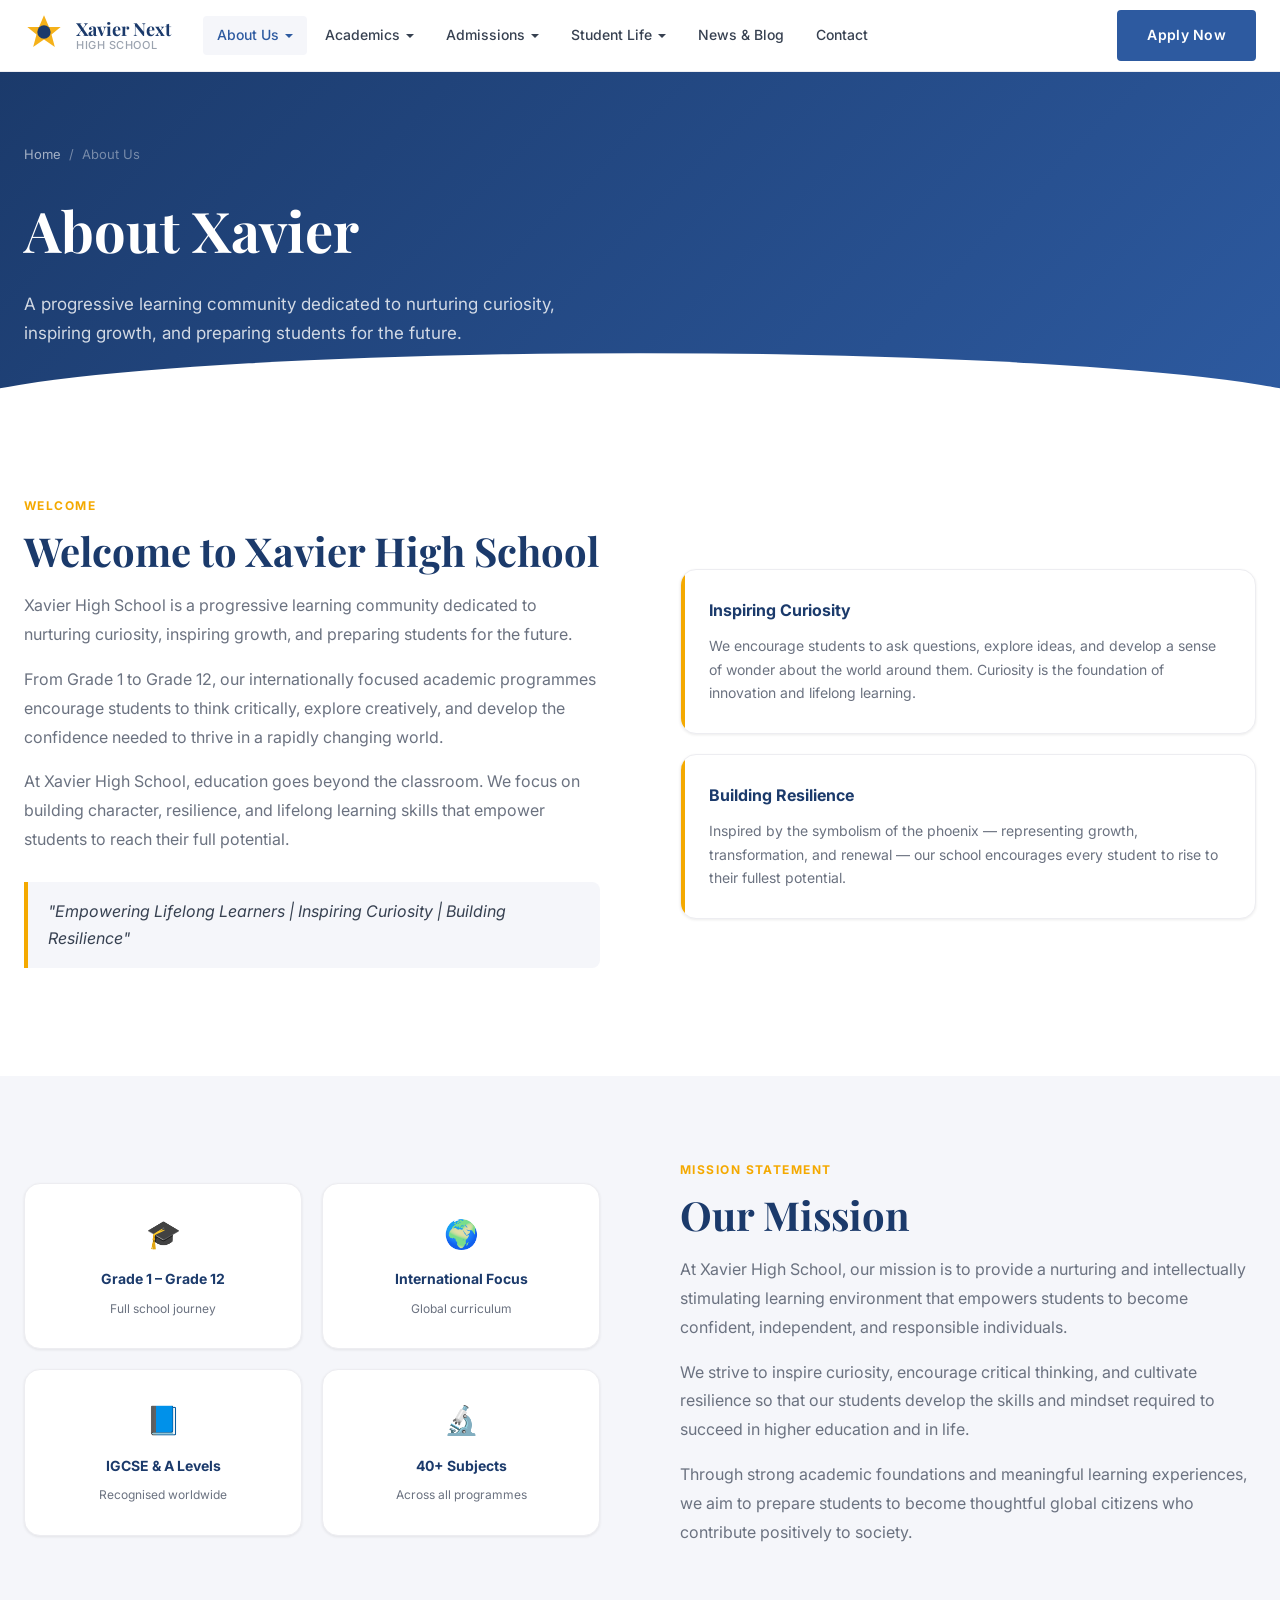
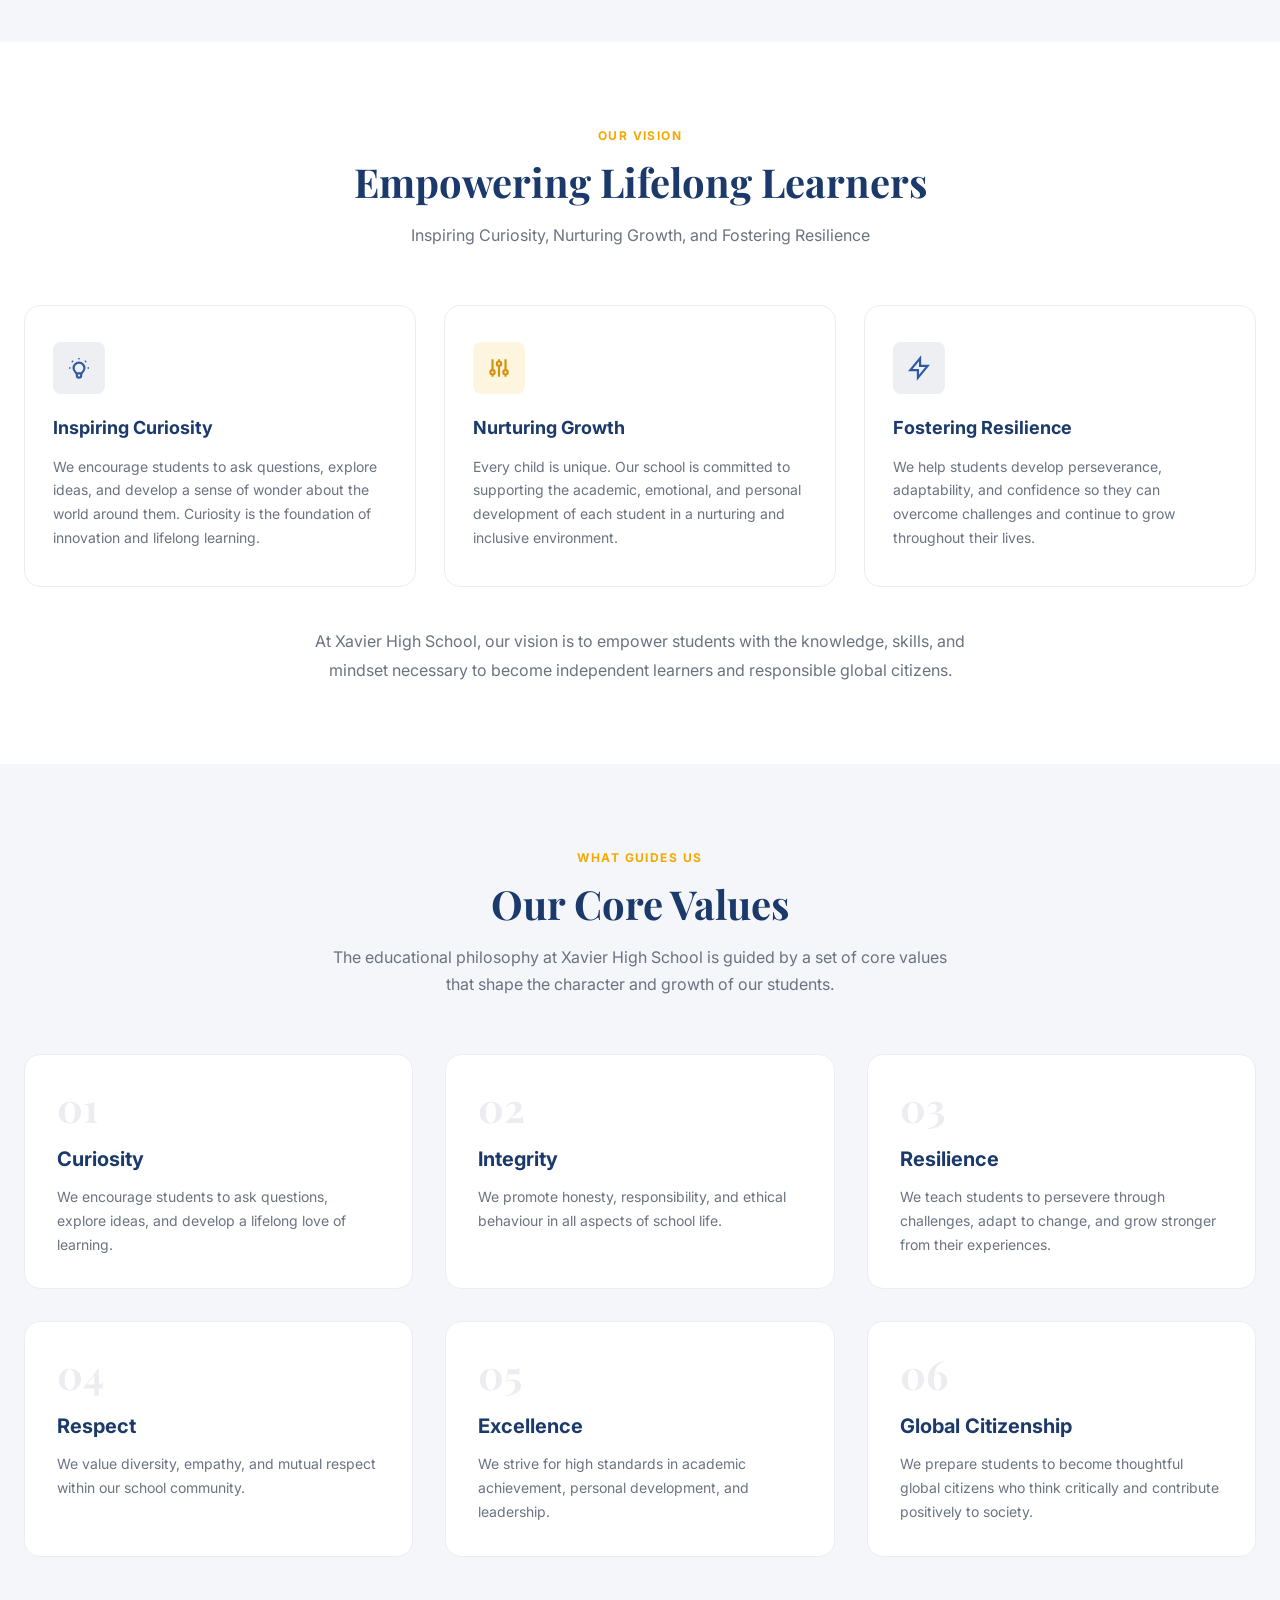
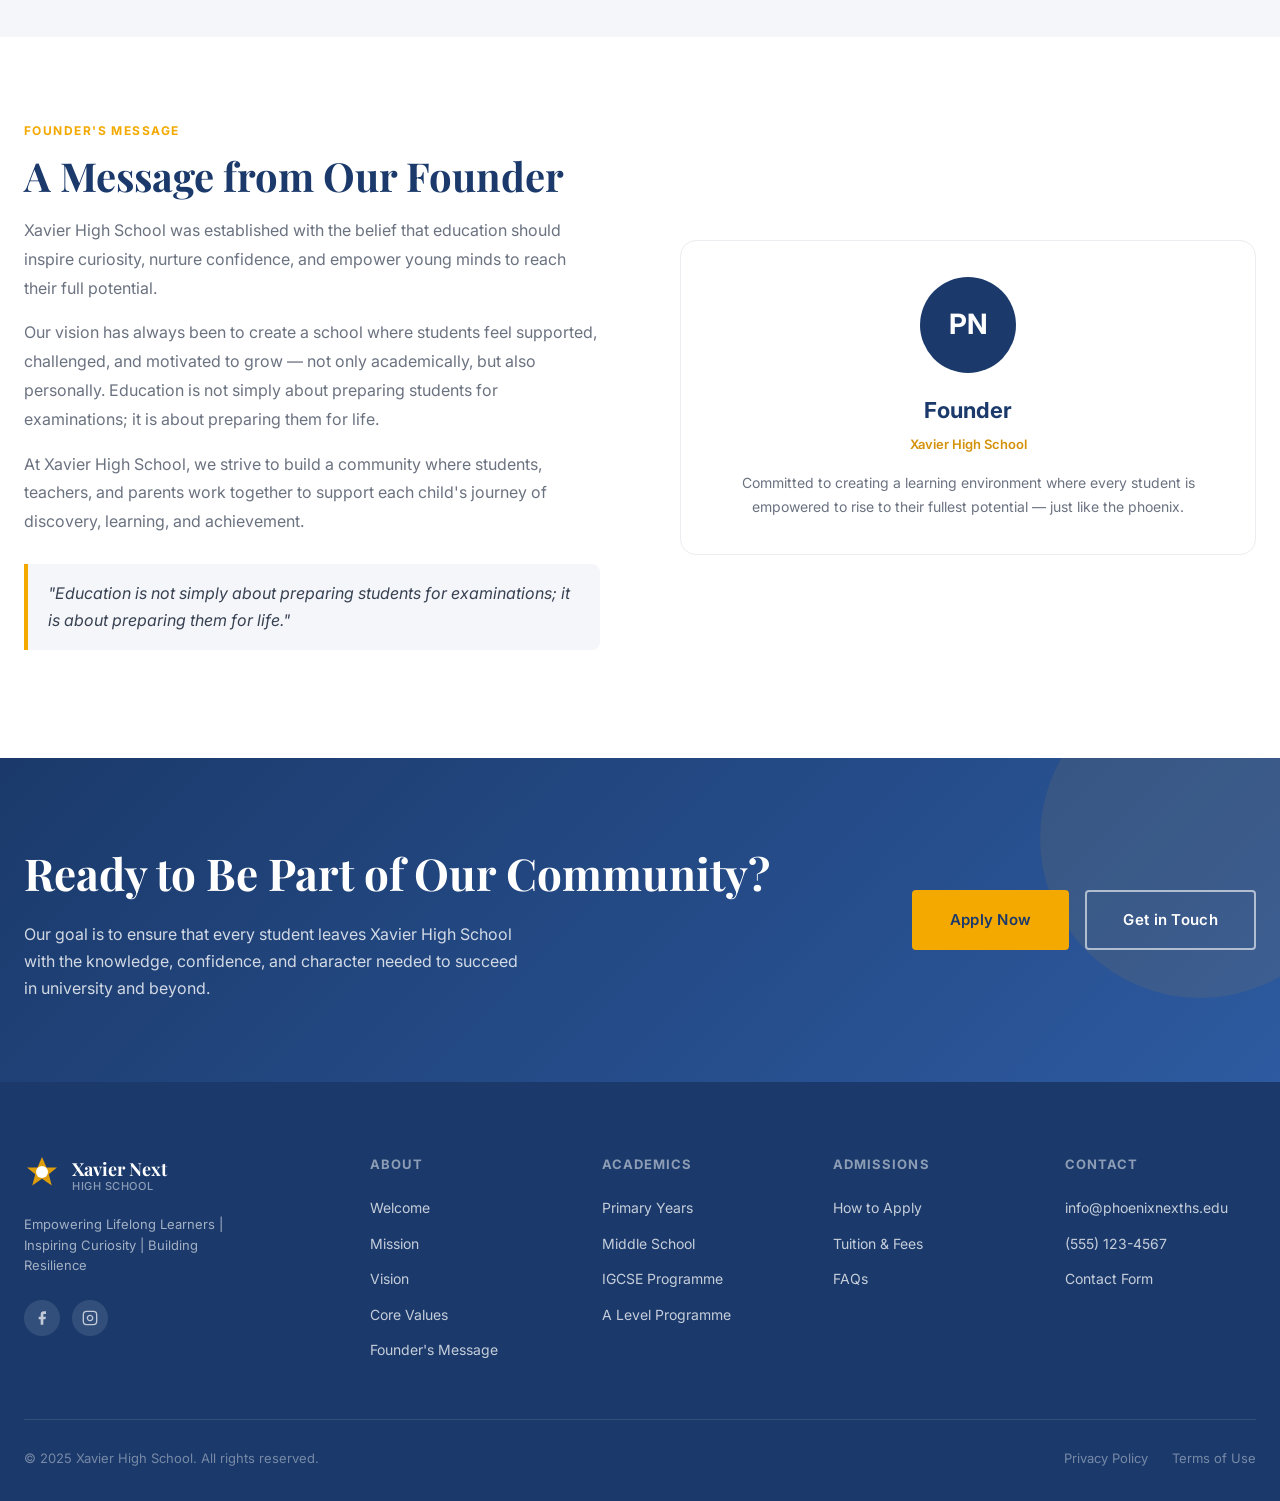
==== about.html @ 4bdc94f4 "Initial commit" ====
<!DOCTYPE html>
<html lang="en">
<head>
  <meta charset="UTF-8" />
  <meta name="viewport" content="width=device-width, initial-scale=1.0" />
  <title>About Us — Xavier High School</title>
  <link rel="stylesheet" href="css/style.css" />
  <link rel="stylesheet" href="css/inner.css" />
  <link rel="preconnect" href="https://fonts.googleapis.com" />
  <link href="https://fonts.googleapis.com/css2?family=Playfair+Display:wght@400;700&family=Inter:wght@300;400;500;600;700&display=swap" rel="stylesheet" />
</head>
<body>

  <header class="site-header" id="site-header">
    <div class="header-inner">
      <a href="index.html" class="logo">
        <div class="logo-icon"><svg viewBox="0 0 48 48" fill="none"><path d="M24 4 L30 18 L44 18 L33 27 L37 42 L24 33 L11 42 L15 27 L4 18 L18 18 Z" fill="#F4A900" opacity="0.9"/><circle cx="24" cy="24" r="8" fill="#1B3A6B"/></svg></div>
        <div class="logo-text"><span class="logo-name">Xavier Next</span><span class="logo-sub">High School</span></div>
      </a>
      <nav class="main-nav" id="main-nav">
        <ul class="nav-list">
          <li class="nav-item has-dropdown active"><a href="about.html">About Us</a>
            <ul class="dropdown">
              <li><a href="#welcome">Welcome</a></li>
              <li><a href="#mission">Mission Statement</a></li>
              <li><a href="#vision">Our Vision</a></li>
              <li><a href="#values">Core Values</a></li>
              <li><a href="#founder">Founder's Message</a></li>
            </ul>
          </li>
          <li class="nav-item has-dropdown"><a href="academics.html">Academics</a>
            <ul class="dropdown">
              <li><a href="academics.html#primary">Primary Years (Grades 1–4)</a></li>
              <li><a href="academics.html#middle">Middle School (Grades 5–8)</a></li>
              <li><a href="academics.html#igcse">IGCSE Programme (Grades 9–10)</a></li>
              <li><a href="academics.html#alevel">A Level Programme (Grades 11–12)</a></li>
            </ul>
          </li>
          <li class="nav-item has-dropdown"><a href="admissions.html">Admissions</a>
            <ul class="dropdown">
              <li><a href="admissions.html#how">How to Apply</a></li>
              <li><a href="admissions.html#tuition">Tuition &amp; Fees</a></li>
              <li><a href="admissions.html#faq">FAQs</a></li>
            </ul>
          </li>
          <li class="nav-item has-dropdown"><a href="student-life.html">Student Life</a>
            <ul class="dropdown">
              <li><a href="student-life.html#clubs">Clubs &amp; Activities</a></li>
            </ul>
          </li>
          <li class="nav-item"><a href="news.html">News &amp; Blog</a></li>
          <li class="nav-item"><a href="contact.html">Contact</a></li>
        </ul>
      </nav>
      <div class="header-cta"><a href="admissions.html" class="btn btn-primary">Apply Now</a></div>
      <button class="nav-toggle" id="nav-toggle"><span></span><span></span><span></span></button>
    </div>
  </header>

  <section class="page-hero" style="background: linear-gradient(135deg, #1B3A6B 0%, #2D5AA0 100%);">
    <div class="container">
      <div class="breadcrumb"><a href="index.html">Home</a><span>/</span><span>About Us</span></div>
      <h1 class="page-hero-title">About Xavier</h1>
      <p class="page-hero-desc">A progressive learning community dedicated to nurturing curiosity, inspiring growth, and preparing students for the future.</p>
    </div>
  </section>

  <main>

    <!-- WELCOME -->
    <section id="welcome" class="section-pad">
      <div class="container">
        <div class="two-col">
          <div class="two-col-text">
            <span class="section-tag">Welcome</span>
            <h2 class="section-title">Welcome to Xavier High School</h2>
            <p>Xavier High School is a progressive learning community dedicated to nurturing curiosity, inspiring growth, and preparing students for the future.</p>
            <p>From Grade 1 to Grade 12, our internationally focused academic programmes encourage students to think critically, explore creatively, and develop the confidence needed to thrive in a rapidly changing world.</p>
            <p>At Xavier High School, education goes beyond the classroom. We focus on building character, resilience, and lifelong learning skills that empower students to reach their full potential.</p>
            <blockquote class="pull-quote">
              "Empowering Lifelong Learners | Inspiring Curiosity | Building Resilience"
            </blockquote>
          </div>
          <div class="two-col-visual">
            <div class="vision-cards">
              <div class="vision-card">
                <h4>Inspiring Curiosity</h4>
                <p>We encourage students to ask questions, explore ideas, and develop a sense of wonder about the world around them. Curiosity is the foundation of innovation and lifelong learning.</p>
              </div>
              <div class="vision-card">
                <h4>Building Resilience</h4>
                <p>Inspired by the symbolism of the phoenix — representing growth, transformation, and renewal — our school encourages every student to rise to their fullest potential.</p>
              </div>
            </div>
          </div>
        </div>
      </div>
    </section>

    <!-- MISSION -->
    <section id="mission" class="section-pad bg-light">
      <div class="container">
        <div class="two-col two-col--reverse">
          <div class="two-col-text">
            <span class="section-tag">Mission Statement</span>
            <h2 class="section-title">Our Mission</h2>
            <p>At Xavier High School, our mission is to provide a nurturing and intellectually stimulating learning environment that empowers students to become confident, independent, and responsible individuals.</p>
            <p>We strive to inspire curiosity, encourage critical thinking, and cultivate resilience so that our students develop the skills and mindset required to succeed in higher education and in life.</p>
            <p>Through strong academic foundations and meaningful learning experiences, we aim to prepare students to become thoughtful global citizens who contribute positively to society.</p>
          </div>
          <div class="two-col-visual">
            <div class="accreditation-badges">
              <div class="acc-badge">
                <div class="acc-icon">🎓</div>
                <strong>Grade 1 – Grade 12</strong>
                <span>Full school journey</span>
              </div>
              <div class="acc-badge">
                <div class="acc-icon">🌍</div>
                <strong>International Focus</strong>
                <span>Global curriculum</span>
              </div>
              <div class="acc-badge">
                <div class="acc-icon">📘</div>
                <strong>IGCSE &amp; A Levels</strong>
                <span>Recognised worldwide</span>
              </div>
              <div class="acc-badge">
                <div class="acc-icon">🔬</div>
                <strong>40+ Subjects</strong>
                <span>Across all programmes</span>
              </div>
            </div>
          </div>
        </div>
      </div>
    </section>

    <!-- VISION -->
    <section id="vision" class="section-pad">
      <div class="container">
        <div class="section-header">
          <span class="section-tag">Our Vision</span>
          <h2 class="section-title">Empowering Lifelong Learners</h2>
          <p class="section-subtitle">Inspiring Curiosity, Nurturing Growth, and Fostering Resilience</p>
        </div>
        <div class="features-grid">
          <div class="feature-card">
            <div class="feature-icon feature-icon--blue">
              <svg viewBox="0 0 24 24" fill="none" stroke="currentColor" stroke-width="2"><path d="M9.663 17h4.673M12 3v1m6.364 1.636l-.707.707M21 12h-1M4 12H3m3.343-5.657l-.707-.707m2.828 9.9a5 5 0 117.072 0l-.548.547A3.374 3.374 0 0014 18.469V19a2 2 0 11-4 0v-.531c0-.895-.356-1.754-.988-2.386l-.548-.547z"/></svg>
            </div>
            <h3>Inspiring Curiosity</h3>
            <p>We encourage students to ask questions, explore ideas, and develop a sense of wonder about the world around them. Curiosity is the foundation of innovation and lifelong learning.</p>
          </div>
          <div class="feature-card">
            <div class="feature-icon feature-icon--gold">
              <svg viewBox="0 0 24 24" fill="none" stroke="currentColor" stroke-width="2"><path d="M12 6V4m0 2a2 2 0 100 4m0-4a2 2 0 110 4m-6 8a2 2 0 100-4m0 4a2 2 0 110-4m0 4v2m0-6V4m6 6v10m6-2a2 2 0 100-4m0 4a2 2 0 110-4m0 4v2m0-6V4"/></svg>
            </div>
            <h3>Nurturing Growth</h3>
            <p>Every child is unique. Our school is committed to supporting the academic, emotional, and personal development of each student in a nurturing and inclusive environment.</p>
          </div>
          <div class="feature-card">
            <div class="feature-icon feature-icon--blue">
              <svg viewBox="0 0 24 24" fill="none" stroke="currentColor" stroke-width="2"><path d="M13 10V3L4 14h7v7l9-11h-7z"/></svg>
            </div>
            <h3>Fostering Resilience</h3>
            <p>We help students develop perseverance, adaptability, and confidence so they can overcome challenges and continue to grow throughout their lives.</p>
          </div>
        </div>
        <p style="text-align:center; max-width: 700px; margin: 40px auto 0; font-size: 16px; color: var(--text-light); line-height: 1.8;">
          At Xavier High School, our vision is to empower students with the knowledge, skills, and mindset necessary to become independent learners and responsible global citizens.
        </p>
      </div>
    </section>

    <!-- CORE VALUES -->
    <section id="values" class="section-pad bg-light">
      <div class="container">
        <div class="section-header">
          <span class="section-tag">What Guides Us</span>
          <h2 class="section-title">Our Core Values</h2>
          <p class="section-subtitle">The educational philosophy at Xavier High School is guided by a set of core values that shape the character and growth of our students.</p>
        </div>
        <div class="values-grid">
          <div class="value-item">
            <div class="value-number">01</div>
            <h3>Curiosity</h3>
            <p>We encourage students to ask questions, explore ideas, and develop a lifelong love of learning.</p>
          </div>
          <div class="value-item">
            <div class="value-number">02</div>
            <h3>Integrity</h3>
            <p>We promote honesty, responsibility, and ethical behaviour in all aspects of school life.</p>
          </div>
          <div class="value-item">
            <div class="value-number">03</div>
            <h3>Resilience</h3>
            <p>We teach students to persevere through challenges, adapt to change, and grow stronger from their experiences.</p>
          </div>
          <div class="value-item">
            <div class="value-number">04</div>
            <h3>Respect</h3>
            <p>We value diversity, empathy, and mutual respect within our school community.</p>
          </div>
          <div class="value-item">
            <div class="value-number">05</div>
            <h3>Excellence</h3>
            <p>We strive for high standards in academic achievement, personal development, and leadership.</p>
          </div>
          <div class="value-item">
            <div class="value-number">06</div>
            <h3>Global Citizenship</h3>
            <p>We prepare students to become thoughtful global citizens who think critically and contribute positively to society.</p>
          </div>
        </div>
      </div>
    </section>

    <!-- FOUNDER'S MESSAGE -->
    <section id="founder" class="section-pad">
      <div class="container">
        <div class="two-col">
          <div class="two-col-text">
            <span class="section-tag">Founder's Message</span>
            <h2 class="section-title">A Message from Our Founder</h2>
            <p>Xavier High School was established with the belief that education should inspire curiosity, nurture confidence, and empower young minds to reach their full potential.</p>
            <p>Our vision has always been to create a school where students feel supported, challenged, and motivated to grow — not only academically, but also personally. Education is not simply about preparing students for examinations; it is about preparing them for life.</p>
            <p>At Xavier High School, we strive to build a community where students, teachers, and parents work together to support each child's journey of discovery, learning, and achievement.</p>
            <blockquote class="pull-quote">
              "Education is not simply about preparing students for examinations; it is about preparing them for life."
            </blockquote>
          </div>
          <div class="two-col-visual">
            <div class="team-card" style="text-align:center;">
              <div class="team-avatar" style="background:#1B3A6B; width:96px; height:96px; font-size:28px; margin: 0 auto 20px;">PN</div>
              <h3 style="font-size:22px; font-weight:700; color:var(--blue-dark); margin-bottom:6px;">Founder</h3>
              <span class="team-role">Xavier High School</span>
              <p style="margin-top:16px; font-size:14px; color:var(--text-light); line-height:1.7;">Committed to creating a learning environment where every student is empowered to rise to their fullest potential — just like the phoenix.</p>
            </div>
          </div>
        </div>
      </div>
    </section>

    <!-- CTA -->
    <section class="cta-section">
      <div class="container">
        <div class="cta-inner">
          <div class="cta-text">
            <h2>Ready to Be Part of Our Community?</h2>
            <p>Our goal is to ensure that every student leaves Xavier High School with the knowledge, confidence, and character needed to succeed in university and beyond.</p>
          </div>
          <div class="cta-actions">
            <a href="admissions.html" class="btn btn-gold btn-lg">Apply Now</a>
            <a href="contact.html" class="btn btn-outline-white btn-lg">Get in Touch</a>
          </div>
        </div>
      </div>
    </section>

  </main>

  <footer class="site-footer">
    <div class="container">
      <div class="footer-grid">
        <div class="footer-brand">
          <div class="footer-logo">
            <div class="logo-icon"><svg viewBox="0 0 48 48" fill="none"><path d="M24 4 L30 18 L44 18 L33 27 L37 42 L24 33 L11 42 L15 27 L4 18 L18 18 Z" fill="#F4A900" opacity="0.9"/><circle cx="24" cy="24" r="8" fill="white"/></svg></div>
            <div class="logo-text"><span class="logo-name">Xavier Next</span><span class="logo-sub">High School</span></div>
          </div>
          <p class="footer-tagline">Empowering Lifelong Learners | Inspiring Curiosity | Building Resilience</p>
          <div class="social-links">
            <a href="#" aria-label="Facebook"><svg viewBox="0 0 24 24" fill="currentColor"><path d="M18 2h-3a5 5 0 00-5 5v3H7v4h3v8h4v-8h3l1-4h-4V7a1 1 0 011-1h3z"/></svg></a>
            <a href="#" aria-label="Instagram"><svg viewBox="0 0 24 24" fill="none" stroke="currentColor" stroke-width="2"><rect x="2" y="2" width="20" height="20" rx="5"/><path d="M16 11.37A4 4 0 1112.63 8 4 4 0 0116 11.37z"/></svg></a>
          </div>
        </div>
        <div class="footer-col"><h4>About</h4><ul><li><a href="#welcome">Welcome</a></li><li><a href="#mission">Mission</a></li><li><a href="#vision">Vision</a></li><li><a href="#values">Core Values</a></li><li><a href="#founder">Founder's Message</a></li></ul></div>
        <div class="footer-col"><h4>Academics</h4><ul><li><a href="academics.html#primary">Primary Years</a></li><li><a href="academics.html#middle">Middle School</a></li><li><a href="academics.html#igcse">IGCSE Programme</a></li><li><a href="academics.html#alevel">A Level Programme</a></li></ul></div>
        <div class="footer-col"><h4>Admissions</h4><ul><li><a href="admissions.html#how">How to Apply</a></li><li><a href="admissions.html#tuition">Tuition &amp; Fees</a></li><li><a href="admissions.html#faq">FAQs</a></li></ul></div>
        <div class="footer-col"><h4>Contact</h4><ul><li><a href="mailto:info@phoenixnexths.edu">info@phoenixnexths.edu</a></li><li><a href="tel:+15551234567">(555) 123-4567</a></li><li><a href="contact.html">Contact Form</a></li></ul></div>
      </div>
      <div class="footer-bottom">
        <p>&copy; 2025 Xavier High School. All rights reserved.</p>
        <div class="footer-legal"><a href="#">Privacy Policy</a><a href="#">Terms of Use</a></div>
      </div>
    </div>
  </footer>

  <script src="js/main.js"></script>
</body>
</html>
---- css/style.css ----
/* ============================================================
   Xavier High School — Main Stylesheet
   ============================================================ */

/* ---------- CSS VARIABLES ---------- */
:root {
  --blue-dark:   #1B3A6B;
  --blue-mid:    #2D5AA0;
  --blue-light:  #4A78C4;
  --gold:        #F4A900;
  --gold-dark:   #D4920A;
  --white:       #FFFFFF;
  --off-white:   #F5F6FA;
  --light-gray:  #EDEDF1;
  --mid-gray:    #9BA3AF;
  --dark-gray:   #374151;
  --text:        #1F2937;
  --text-light:  #6B7280;

  --font-serif:  'Playfair Display', Georgia, serif;
  --font-sans:   'Inter', system-ui, -apple-system, sans-serif;

  --radius-sm:   4px;
  --radius-md:   8px;
  --radius-lg:   16px;

  --shadow-sm:   0 1px 3px rgba(0,0,0,0.08);
  --shadow-md:   0 4px 16px rgba(0,0,0,0.10);
  --shadow-lg:   0 12px 40px rgba(0,0,0,0.14);

  --transition:  0.25s ease;
  --max-w:       1280px;
  --header-h:    72px;
}

/* ---------- RESET & BASE ---------- */
*, *::before, *::after { box-sizing: border-box; margin: 0; padding: 0; }
html { scroll-behavior: smooth; font-size: 16px; }
body {
  font-family: var(--font-sans);
  color: var(--text);
  background: var(--white);
  line-height: 1.6;
  -webkit-font-smoothing: antialiased;
}
img { max-width: 100%; display: block; }
a { color: inherit; text-decoration: none; transition: color var(--transition); }
ul { list-style: none; }

/* ---------- UTILITY ---------- */
.container {
  max-width: var(--max-w);
  margin: 0 auto;
  padding: 0 24px;
}
.section-pad { padding: 80px 0; }
.bg-light { background: var(--off-white); }

.section-tag {
  display: inline-block;
  font-size: 12px;
  font-weight: 700;
  letter-spacing: 0.12em;
  text-transform: uppercase;
  color: var(--gold);
  margin-bottom: 12px;
}
.section-title {
  font-family: var(--font-serif);
  font-size: clamp(26px, 3.5vw, 40px);
  font-weight: 700;
  color: var(--blue-dark);
  line-height: 1.2;
  margin-bottom: 16px;
}
.section-subtitle {
  font-size: 16px;
  color: var(--text-light);
  max-width: 620px;
  line-height: 1.7;
}
.section-header {
  text-align: center;
  margin-bottom: 56px;
}
.section-header .section-subtitle { margin: 0 auto; }

.section-header-flex {
  display: flex;
  align-items: flex-end;
  justify-content: space-between;
  gap: 24px;
  margin-bottom: 48px;
  flex-wrap: wrap;
}

/* ---------- BUTTONS ---------- */
.btn {
  display: inline-flex;
  align-items: center;
  gap: 8px;
  padding: 12px 28px;
  border-radius: var(--radius-sm);
  font-size: 14px;
  font-weight: 600;
  letter-spacing: 0.02em;
  cursor: pointer;
  border: 2px solid transparent;
  transition: all var(--transition);
  white-space: nowrap;
}
.btn-primary {
  background: var(--blue-mid);
  color: var(--white);
  border-color: var(--blue-mid);
}
.btn-primary:hover { background: var(--blue-dark); border-color: var(--blue-dark); color: var(--white); }
.btn-gold {
  background: var(--gold);
  color: var(--blue-dark);
  border-color: var(--gold);
}
.btn-gold:hover { background: var(--gold-dark); border-color: var(--gold-dark); color: var(--blue-dark); }
.btn-outline-blue {
  background: transparent;
  color: var(--blue-mid);
  border-color: var(--blue-mid);
}
.btn-outline-blue:hover { background: var(--blue-mid); color: var(--white); }
.btn-outline-white {
  background: transparent;
  color: var(--white);
  border-color: rgba(255,255,255,0.6);
}
.btn-outline-white:hover { background: rgba(255,255,255,0.15); border-color: var(--white); color: var(--white); }
.btn-lg { padding: 16px 36px; font-size: 15px; }

/* ---------- TOPBAR ---------- */
.topbar {
  background: var(--blue-dark);
  color: rgba(255,255,255,0.8);
  font-size: 13px;
  padding: 8px 0;
}
.topbar-inner {
  max-width: var(--max-w);
  margin: 0 auto;
  padding: 0 24px;
  display: flex;
  align-items: center;
  justify-content: space-between;
}
.topbar-links { display: flex; gap: 24px; }
.topbar-links a { color: rgba(255,255,255,0.8); }
.topbar-links a:hover { color: var(--gold); }

/* ---------- HEADER ---------- */
.site-header {
  position: sticky;
  top: 0;
  z-index: 100;
  background: var(--white);
  border-bottom: 1px solid var(--light-gray);
  height: var(--header-h);
  transition: box-shadow var(--transition);
}
.site-header.scrolled { box-shadow: var(--shadow-md); }
.header-inner {
  max-width: var(--max-w);
  margin: 0 auto;
  padding: 0 24px;
  height: 100%;
  display: flex;
  align-items: center;
  gap: 32px;
}

/* Logo */
.logo {
  display: flex;
  align-items: center;
  gap: 12px;
  flex-shrink: 0;
  text-decoration: none;
}
.logo-icon svg { width: 40px; height: 40px; }
.logo-text { display: flex; flex-direction: column; line-height: 1.1; }
.logo-name {
  font-family: var(--font-serif);
  font-size: 18px;
  font-weight: 700;
  color: var(--blue-dark);
}
.logo-sub {
  font-size: 11px;
  font-weight: 500;
  letter-spacing: 0.05em;
  color: var(--mid-gray);
  text-transform: uppercase;
}

/* Navigation */
.main-nav { flex: 1; }
.nav-list {
  display: flex;
  align-items: center;
  gap: 4px;
}
.nav-item { position: relative; }
.nav-item > a {
  display: block;
  padding: 8px 14px;
  font-size: 14px;
  font-weight: 500;
  color: var(--dark-gray);
  border-radius: var(--radius-sm);
  transition: all var(--transition);
  white-space: nowrap;
}
.nav-item > a:hover,
.nav-item.active > a { color: var(--blue-mid); background: var(--off-white); }
.nav-item.has-dropdown > a::after {
  content: '';
  display: inline-block;
  width: 0; height: 0;
  border-left: 4px solid transparent;
  border-right: 4px solid transparent;
  border-top: 4px solid currentColor;
  margin-left: 6px;
  vertical-align: middle;
  transition: transform var(--transition);
}
.nav-item.has-dropdown:hover > a::after { transform: rotate(180deg); }

/* Dropdown */
.dropdown {
  position: absolute;
  top: calc(100% + 8px);
  left: 0;
  background: var(--white);
  border-radius: var(--radius-md);
  box-shadow: var(--shadow-lg);
  min-width: 220px;
  padding: 8px 0;
  opacity: 0;
  visibility: hidden;
  transform: translateY(-8px);
  transition: all var(--transition);
  border: 1px solid var(--light-gray);
  z-index: 200;
}
.nav-item.has-dropdown:hover .dropdown {
  opacity: 1;
  visibility: visible;
  transform: translateY(0);
}
.dropdown li a {
  display: block;
  padding: 10px 20px;
  font-size: 13px;
  color: var(--dark-gray);
  transition: all var(--transition);
}
.dropdown li a:hover {
  background: var(--off-white);
  color: var(--blue-mid);
  padding-left: 26px;
}

/* Header CTA */
.header-cta { flex-shrink: 0; }

/* Mobile toggle */
.nav-toggle {
  display: none;
  flex-direction: column;
  gap: 5px;
  background: none;
  border: none;
  cursor: pointer;
  padding: 4px;
}
.nav-toggle span {
  display: block;
  width: 24px;
  height: 2px;
  background: var(--blue-dark);
  border-radius: 2px;
  transition: all var(--transition);
}

/* ---------- HERO ---------- */
.hero {
  position: relative;
  height: calc(100vh - var(--header-h));
  min-height: 580px;
  max-height: 860px;
  overflow: hidden;
}
.hero-slides { position: relative; height: 100%; }
.hero-slide {
  position: absolute;
  inset: 0;
  background-size: cover;
  background-position: center;
  background-color: var(--blue-dark);
  opacity: 0;
  transition: opacity 1s ease;
  pointer-events: none;
}
.hero-slide.active {
  opacity: 1;
  pointer-events: auto;
}
.hero-overlay {
  position: absolute;
  inset: 0;
  background: linear-gradient(
    105deg,
    rgba(14, 30, 60, 0.82) 0%,
    rgba(27, 58, 107, 0.60) 55%,
    rgba(27, 58, 107, 0.20) 100%
  );
}
.hero-content {
  position: relative;
  z-index: 2;
  height: 100%;
  display: flex;
  flex-direction: column;
  justify-content: center;
  padding: 0 10%;
  max-width: 820px;
}
.hero-tagline {
  font-size: 13px;
  font-weight: 600;
  letter-spacing: 0.16em;
  text-transform: uppercase;
  color: var(--gold);
  margin-bottom: 22px;
  opacity: 0;
  transform: translateY(16px);
  transition: opacity 0.7s ease 0.3s, transform 0.7s ease 0.3s;
}
.hero-title {
  font-family: var(--font-serif);
  font-size: clamp(38px, 5.5vw, 68px);
  font-weight: 700;
  color: var(--white);
  line-height: 1.1;
  margin-bottom: 24px;
  opacity: 0;
  transform: translateY(20px);
  transition: opacity 0.7s ease 0.5s, transform 0.7s ease 0.5s;
}
.hero-desc {
  font-size: clamp(15px, 1.6vw, 17px);
  color: rgba(255,255,255,0.88);
  max-width: 520px;
  line-height: 1.75;
  margin-bottom: 40px;
  opacity: 0;
  transform: translateY(20px);
  transition: opacity 0.7s ease 0.65s, transform 0.7s ease 0.65s;
}
.hero-actions {
  display: flex;
  gap: 16px;
  flex-wrap: wrap;
  opacity: 0;
  transform: translateY(20px);
  transition: opacity 0.7s ease 0.8s, transform 0.7s ease 0.8s;
}
.hero-slide.active .hero-tagline,
.hero-slide.active .hero-title,
.hero-slide.active .hero-desc,
.hero-slide.active .hero-actions {
  opacity: 1;
  transform: translateY(0);
}

/* Slide controls */
.hero-controls {
  position: absolute;
  bottom: 36px;
  left: 50%;
  transform: translateX(-50%);
  display: flex;
  align-items: center;
  gap: 20px;
  z-index: 10;
}
.hero-prev,
.hero-next {
  width: 44px;
  height: 44px;
  background: rgba(255,255,255,0.15);
  border: 1.5px solid rgba(255,255,255,0.35);
  border-radius: 50%;
  color: white;
  cursor: pointer;
  display: flex;
  align-items: center;
  justify-content: center;
  transition: all var(--transition);
  backdrop-filter: blur(4px);
}
.hero-prev:hover,
.hero-next:hover {
  background: rgba(244,169,0,0.8);
  border-color: var(--gold);
}
.hero-prev svg,
.hero-next svg { width: 20px; height: 20px; }
.hero-dots { display: flex; align-items: center; gap: 10px; }
.hero-dot {
  width: 10px;
  height: 10px;
  border-radius: 50%;
  background: rgba(255,255,255,0.4);
  border: none;
  cursor: pointer;
  transition: all var(--transition);
  padding: 0;
}
.hero-dot.active {
  background: var(--gold);
  width: 28px;
  border-radius: 5px;
}

/* ---------- QUICK LINKS ---------- */
.quick-links {
  background: var(--blue-dark);
  padding: 0;
  border-bottom: 3px solid var(--gold);
}
.quick-links-grid {
  display: grid;
  grid-template-columns: repeat(4, 1fr);
}
.quick-link-item {
  display: flex;
  align-items: center;
  gap: 16px;
  padding: 24px 28px;
  color: var(--white);
  border-right: 1px solid rgba(255,255,255,0.1);
  transition: background var(--transition);
}
.quick-link-item:last-child { border-right: none; }
.quick-link-item:hover { background: rgba(255,255,255,0.08); }
.ql-icon {
  width: 40px;
  height: 40px;
  background: rgba(244, 169, 0, 0.15);
  border-radius: 50%;
  display: flex;
  align-items: center;
  justify-content: center;
  flex-shrink: 0;
  color: var(--gold);
}
.ql-icon svg { width: 20px; height: 20px; }
.quick-link-item div { display: flex; flex-direction: column; gap: 2px; }
.quick-link-item strong { font-size: 14px; font-weight: 600; }
.quick-link-item span { font-size: 12px; color: rgba(255,255,255,0.6); }

/* ---------- STATS ---------- */
.stats-section { padding: 64px 0; background: var(--white); }
.stats-grid {
  display: grid;
  grid-template-columns: repeat(4, 1fr);
  gap: 0;
  border: 1px solid var(--light-gray);
  border-radius: var(--radius-lg);
  overflow: hidden;
}
.stat-item {
  padding: 40px 24px;
  text-align: center;
  border-right: 1px solid var(--light-gray);
  display: flex;
  flex-direction: column;
  align-items: center;
  gap: 8px;
  transition: background var(--transition);
}
.stat-item:last-child { border-right: none; }
.stat-item:hover { background: var(--off-white); }
.stat-number {
  font-family: var(--font-serif);
  font-size: 48px;
  font-weight: 700;
  color: var(--blue-dark);
  line-height: 1;
}
.stat-suffix {
  font-family: var(--font-serif);
  font-size: 36px;
  font-weight: 700;
  color: var(--gold);
  line-height: 1;
  margin-left: 2px;
}
.stat-label {
  font-size: 13px;
  color: var(--text-light);
  font-weight: 500;
  text-align: center;
}

/* ---------- WHY SECTION ---------- */
.features-grid {
  display: grid;
  grid-template-columns: repeat(3, 1fr);
  gap: 28px;
}
.feature-card {
  background: var(--white);
  border: 1px solid var(--light-gray);
  border-radius: var(--radius-lg);
  padding: 36px 28px;
  transition: all var(--transition);
}
.feature-card:hover {
  border-color: var(--blue-light);
  box-shadow: var(--shadow-md);
  transform: translateY(-4px);
}
.feature-icon {
  width: 52px;
  height: 52px;
  border-radius: var(--radius-md);
  display: flex;
  align-items: center;
  justify-content: center;
  margin-bottom: 20px;
}
.feature-icon--blue { background: rgba(27, 58, 107, 0.08); color: var(--blue-mid); }
.feature-icon--gold { background: rgba(244, 169, 0, 0.12); color: var(--gold-dark); }
.feature-icon svg { width: 26px; height: 26px; }
.feature-card h3 {
  font-size: 18px;
  font-weight: 700;
  color: var(--blue-dark);
  margin-bottom: 12px;
}
.feature-card p {
  font-size: 14px;
  color: var(--text-light);
  line-height: 1.7;
}

/* ---------- PROGRAMS ---------- */
.programs-grid {
  display: grid;
  grid-template-columns: repeat(3, 1fr);
  gap: 28px;
  align-items: start;
}
.programs-grid--4 {
  grid-template-columns: repeat(4, 1fr);
}
.program-card {
  background: var(--white);
  border: 2px solid var(--light-gray);
  border-radius: var(--radius-lg);
  padding: 36px 28px;
  position: relative;
  transition: all var(--transition);
}
.program-card:hover { box-shadow: var(--shadow-md); transform: translateY(-4px); }
.program-card--featured {
  border-color: var(--blue-mid);
  background: var(--blue-dark);
  color: var(--white);
  transform: scale(1.03);
}
.program-card--featured:hover { transform: scale(1.03) translateY(-4px); }
.program-badge {
  position: absolute;
  top: -14px;
  left: 50%;
  transform: translateX(-50%);
  background: var(--gold);
  color: var(--blue-dark);
  font-size: 11px;
  font-weight: 700;
  letter-spacing: 0.08em;
  text-transform: uppercase;
  padding: 4px 16px;
  border-radius: 20px;
  white-space: nowrap;
}
.program-grade {
  font-size: 12px;
  font-weight: 700;
  letter-spacing: 0.1em;
  text-transform: uppercase;
  color: var(--gold);
  margin-bottom: 10px;
}
.program-title {
  font-family: var(--font-serif);
  font-size: 24px;
  font-weight: 700;
  margin-bottom: 14px;
  color: inherit;
}
.program-card--featured .program-title { color: var(--white); }
.program-card--featured .program-desc { color: rgba(255,255,255,0.8); }
.program-desc {
  font-size: 14px;
  color: var(--text-light);
  line-height: 1.7;
  margin-bottom: 20px;
}
.program-highlights {
  margin-bottom: 28px;
}
.program-highlights li {
  font-size: 13px;
  padding: 6px 0;
  border-bottom: 1px solid var(--light-gray);
  display: flex;
  align-items: center;
  gap: 8px;
  color: var(--dark-gray);
}
.program-card--featured .program-highlights li {
  border-bottom-color: rgba(255,255,255,0.15);
  color: rgba(255,255,255,0.85);
}
.program-highlights li::before {
  content: '';
  width: 6px;
  height: 6px;
  background: var(--gold);
  border-radius: 50%;
  flex-shrink: 0;
}

/* ---------- TESTIMONIALS ---------- */
.testimonials-grid {
  display: grid;
  grid-template-columns: repeat(3, 1fr);
  gap: 28px;
}
.testimonial-card {
  background: var(--white);
  border: 1px solid var(--light-gray);
  border-radius: var(--radius-lg);
  padding: 36px 28px;
  position: relative;
  transition: all var(--transition);
}
.testimonial-card:hover { box-shadow: var(--shadow-md); transform: translateY(-4px); }
.testimonial-quote {
  font-family: var(--font-serif);
  font-size: 72px;
  color: var(--gold);
  line-height: 0.6;
  margin-bottom: 20px;
  opacity: 0.6;
}
.testimonial-text {
  font-size: 15px;
  line-height: 1.75;
  color: var(--dark-gray);
  margin-bottom: 28px;
  font-style: italic;
}
.testimonial-author {
  display: flex;
  align-items: center;
  gap: 14px;
}
.author-avatar {
  width: 44px;
  height: 44px;
  background: var(--blue-dark);
  color: var(--white);
  border-radius: 50%;
  display: flex;
  align-items: center;
  justify-content: center;
  font-size: 13px;
  font-weight: 700;
  flex-shrink: 0;
}
.testimonial-author strong {
  display: block;
  font-size: 14px;
  font-weight: 700;
  color: var(--blue-dark);
}
.testimonial-author span {
  font-size: 12px;
  color: var(--text-light);
}

/* ---------- NEWS ---------- */
.news-grid {
  display: grid;
  grid-template-columns: 1.3fr 1fr 1fr;
  gap: 24px;
  align-items: start;
}
.news-card {
  background: var(--white);
  border-radius: var(--radius-lg);
  overflow: hidden;
  border: 1px solid var(--light-gray);
  transition: all var(--transition);
}
.news-card:hover { box-shadow: var(--shadow-md); transform: translateY(-4px); }
.news-card-image {
  height: 180px;
  position: relative;
  display: flex;
  align-items: flex-end;
  padding: 16px;
}
.news-card--featured .news-card-image { height: 220px; }
.news-category {
  font-size: 11px;
  font-weight: 700;
  letter-spacing: 0.08em;
  text-transform: uppercase;
  background: rgba(255,255,255,0.2);
  color: white;
  padding: 4px 12px;
  border-radius: 20px;
  border: 1px solid rgba(255,255,255,0.3);
  backdrop-filter: blur(4px);
}
.news-card-body { padding: 24px; }
.news-card-body time {
  font-size: 12px;
  color: var(--text-light);
  display: block;
  margin-bottom: 10px;
}
.news-card-body h3 {
  font-size: 16px;
  font-weight: 700;
  line-height: 1.4;
  margin-bottom: 10px;
  color: var(--blue-dark);
}
.news-card-body h3 a:hover { color: var(--blue-mid); }
.news-card-body p {
  font-size: 13px;
  color: var(--text-light);
  line-height: 1.6;
  margin-bottom: 16px;
}
.read-more {
  font-size: 13px;
  font-weight: 600;
  color: var(--blue-mid);
}
.read-more:hover { color: var(--blue-dark); }

/* ---------- CTA BANNER ---------- */
.cta-section {
  background: linear-gradient(135deg, var(--blue-dark) 0%, var(--blue-mid) 100%);
  padding: 80px 0;
  position: relative;
  overflow: hidden;
}
.cta-section::before {
  content: '';
  position: absolute;
  top: -80px;
  right: -80px;
  width: 320px;
  height: 320px;
  border-radius: 50%;
  background: rgba(244, 169, 0, 0.08);
}
.cta-inner {
  display: flex;
  align-items: center;
  justify-content: space-between;
  gap: 40px;
  position: relative;
  z-index: 1;
}
.cta-text h2 {
  font-family: var(--font-serif);
  font-size: clamp(28px, 3.5vw, 44px);
  font-weight: 700;
  color: var(--white);
  margin-bottom: 12px;
}
.cta-text p {
  font-size: 16px;
  color: rgba(255,255,255,0.80);
  max-width: 500px;
  line-height: 1.7;
}
.cta-actions { display: flex; gap: 16px; flex-shrink: 0; flex-wrap: wrap; }

/* ---------- FOOTER ---------- */
.site-footer {
  background: var(--blue-dark);
  color: var(--white);
  padding-top: 72px;
  padding-bottom: 32px;
}
.footer-grid {
  display: grid;
  grid-template-columns: 1.6fr 1fr 1fr 1fr 1fr;
  gap: 40px;
  padding-bottom: 56px;
  border-bottom: 1px solid rgba(255,255,255,0.1);
}
.footer-logo {
  display: flex;
  align-items: center;
  gap: 12px;
  margin-bottom: 16px;
}
.footer-logo .logo-icon svg { width: 36px; height: 36px; }
.footer-logo .logo-name { color: var(--white); }
.footer-logo .logo-sub { color: rgba(255,255,255,0.5); }
.footer-tagline {
  font-size: 13px;
  color: rgba(255,255,255,0.6);
  line-height: 1.6;
  margin-bottom: 24px;
  max-width: 240px;
}
.social-links {
  display: flex;
  gap: 12px;
}
.social-links a {
  width: 36px;
  height: 36px;
  background: rgba(255,255,255,0.1);
  border-radius: 50%;
  display: flex;
  align-items: center;
  justify-content: center;
  color: rgba(255,255,255,0.7);
  transition: all var(--transition);
}
.social-links a svg { width: 16px; height: 16px; }
.social-links a:hover { background: var(--gold); color: var(--blue-dark); }
.footer-col h4 {
  font-size: 13px;
  font-weight: 700;
  letter-spacing: 0.08em;
  text-transform: uppercase;
  color: rgba(255,255,255,0.5);
  margin-bottom: 20px;
}
.footer-col ul { display: flex; flex-direction: column; gap: 10px; }
.footer-col ul li a {
  font-size: 14px;
  color: rgba(255,255,255,0.75);
  transition: color var(--transition);
}
.footer-col ul li a:hover { color: var(--gold); }
.footer-bottom {
  display: flex;
  align-items: center;
  justify-content: space-between;
  padding-top: 28px;
  font-size: 13px;
  color: rgba(255,255,255,0.4);
  flex-wrap: wrap;
  gap: 16px;
}
.footer-legal { display: flex; gap: 24px; }
.footer-legal a { color: rgba(255,255,255,0.4); }
.footer-legal a:hover { color: var(--gold); }

/* ============================================================
   RESPONSIVE
   ============================================================ */

@media (max-width: 1100px) {
  .features-grid { grid-template-columns: repeat(2, 1fr); }
  .footer-grid { grid-template-columns: 1fr 1fr 1fr; }
  .footer-brand { grid-column: 1 / -1; }
}

@media (max-width: 900px) {
  .quick-links-grid { grid-template-columns: repeat(2, 1fr); }
  .stats-grid { grid-template-columns: repeat(2, 1fr); }
  .stat-item:nth-child(2) { border-right: none; }
  .stat-item:nth-child(3) { border-right: 1px solid var(--light-gray); }
  .programs-grid,
  .programs-grid--4 { grid-template-columns: 1fr; max-width: 480px; margin: 0 auto; }
  .program-card--featured { transform: none; }
  .program-card--featured:hover { transform: translateY(-4px); }
  .testimonials-grid { grid-template-columns: 1fr; }
  .news-grid { grid-template-columns: 1fr; }
  .cta-inner { flex-direction: column; text-align: center; }
  .cta-text p { margin: 0 auto; }
  .section-header-flex { flex-direction: column; align-items: flex-start; }
  .footer-grid { grid-template-columns: 1fr 1fr; }
  .footer-brand { grid-column: 1 / -1; }

  /* Mobile nav */
  .main-nav {
    position: fixed;
    top: var(--header-h);
    left: 0;
    right: 0;
    background: var(--white);
    border-bottom: 1px solid var(--light-gray);
    max-height: 0;
    overflow: hidden;
    transition: max-height 0.35s ease;
    box-shadow: var(--shadow-lg);
  }
  .main-nav.open { max-height: 80vh; overflow-y: auto; }
  .nav-list { flex-direction: column; padding: 16px; gap: 0; align-items: stretch; }
  .nav-item > a { padding: 14px 16px; border-radius: var(--radius-sm); }
  .dropdown {
    position: static;
    opacity: 1;
    visibility: visible;
    transform: none;
    box-shadow: none;
    border: none;
    background: var(--off-white);
    border-radius: var(--radius-sm);
    margin: 4px 0 8px;
    display: none;
    padding: 4px 0;
  }
  .nav-item.has-dropdown.open .dropdown { display: block; }
  .nav-toggle { display: flex; margin-left: auto; }
  .header-cta { display: none; }
  .topbar-links { display: none; }
}

@media (max-width: 600px) {
  .section-pad { padding: 56px 0; }
  .hero { max-height: 620px; }
  .hero-content { padding: 0 6%; }
  .quick-links-grid { grid-template-columns: 1fr; }
  .quick-link-item { border-right: none; border-bottom: 1px solid rgba(255,255,255,0.1); }
  .quick-link-item:last-child { border-bottom: none; }
  .stats-grid { grid-template-columns: 1fr 1fr; }
  .features-grid { grid-template-columns: 1fr; }
  .footer-grid { grid-template-columns: 1fr 1fr; }
  .cta-actions { flex-direction: column; width: 100%; }
  .btn-lg { width: 100%; justify-content: center; }
}

/* ---------- ANIMATIONS ---------- */
.fade-in {
  opacity: 0;
  transform: translateY(24px);
  transition: opacity 0.6s ease, transform 0.6s ease;
}
.fade-in.visible {
  opacity: 1;
  transform: translateY(0);
}
---- css/inner.css ----
/* ============================================================
   Xavier High School — Inner Pages Stylesheet
   ============================================================ */

/* ---------- PAGE HERO ---------- */
.page-hero {
  padding: 72px 0 64px;
  position: relative;
  overflow: hidden;
}
.page-hero::after {
  content: '';
  position: absolute;
  bottom: -1px;
  left: 0;
  right: 0;
  height: 60px;
  background: white;
  clip-path: ellipse(55% 100% at 50% 100%);
}
.page-hero .container { position: relative; z-index: 1; }
.breadcrumb {
  display: flex;
  align-items: center;
  gap: 8px;
  font-size: 13px;
  color: rgba(255,255,255,0.6);
  margin-bottom: 20px;
}
.breadcrumb a { color: rgba(255,255,255,0.6); }
.breadcrumb a:hover { color: var(--gold); }
.breadcrumb span { color: rgba(255,255,255,0.4); }
.page-hero-title {
  font-family: var(--font-serif);
  font-size: clamp(32px, 5vw, 56px);
  font-weight: 700;
  color: var(--white);
  margin-bottom: 16px;
}
.page-hero-desc {
  font-size: 17px;
  color: rgba(255,255,255,0.8);
  max-width: 560px;
  line-height: 1.7;
}

/* ---------- TWO COLUMN LAYOUT ---------- */
.two-col {
  display: grid;
  grid-template-columns: 1fr 1fr;
  gap: 80px;
  align-items: center;
}
.two-col--reverse .two-col-text { order: 2; }
.two-col--reverse .two-col-visual { order: 1; }
.two-col-text p {
  font-size: 16px;
  color: var(--text-light);
  line-height: 1.8;
  margin-bottom: 16px;
}
.pull-quote {
  border-left: 4px solid var(--gold);
  padding: 16px 20px;
  margin: 28px 0;
  font-style: italic;
  color: var(--dark-gray);
  font-size: 16px;
  line-height: 1.7;
  background: var(--off-white);
  border-radius: 0 var(--radius-md) var(--radius-md) 0;
}

/* Vision cards */
.vision-cards { display: flex; flex-direction: column; gap: 20px; }
.vision-card {
  background: var(--white);
  border: 1px solid var(--light-gray);
  border-radius: var(--radius-lg);
  padding: 28px;
  box-shadow: var(--shadow-sm);
  position: relative;
  overflow: hidden;
}
.vision-card::before {
  content: '';
  position: absolute;
  top: 0; left: 0;
  width: 4px;
  height: 100%;
  background: var(--gold);
}
.vision-card h4 {
  font-size: 16px;
  font-weight: 700;
  color: var(--blue-dark);
  margin-bottom: 10px;
}
.vision-card p {
  font-size: 14px;
  color: var(--text-light);
  line-height: 1.7;
  margin: 0;
}

/* ---------- VALUES GRID ---------- */
.values-grid {
  display: grid;
  grid-template-columns: repeat(3, 1fr);
  gap: 32px;
}
.value-item {
  padding: 32px;
  background: var(--white);
  border-radius: var(--radius-lg);
  border: 1px solid var(--light-gray);
  transition: all var(--transition);
}
.value-item:hover { box-shadow: var(--shadow-md); transform: translateY(-4px); }
.value-number {
  font-family: var(--font-serif);
  font-size: 40px;
  font-weight: 700;
  color: var(--light-gray);
  line-height: 1;
  margin-bottom: 16px;
}
.value-item h3 {
  font-size: 20px;
  font-weight: 700;
  color: var(--blue-dark);
  margin-bottom: 10px;
}
.value-item p {
  font-size: 14px;
  color: var(--text-light);
  line-height: 1.7;
}

/* ---------- TEAM GRID ---------- */
.team-grid {
  display: grid;
  grid-template-columns: repeat(4, 1fr);
  gap: 28px;
}
.team-card {
  text-align: center;
  padding: 36px 24px;
  background: var(--white);
  border: 1px solid var(--light-gray);
  border-radius: var(--radius-lg);
  transition: all var(--transition);
}
.team-card:hover { box-shadow: var(--shadow-md); transform: translateY(-4px); }
.team-avatar {
  width: 72px;
  height: 72px;
  border-radius: 50%;
  display: flex;
  align-items: center;
  justify-content: center;
  color: white;
  font-size: 22px;
  font-weight: 700;
  margin: 0 auto 20px;
}
.team-card h3 {
  font-size: 18px;
  font-weight: 700;
  color: var(--blue-dark);
  margin-bottom: 6px;
}
.team-role {
  font-size: 13px;
  color: var(--gold-dark);
  font-weight: 600;
  display: block;
  margin-bottom: 14px;
}
.team-card p {
  font-size: 13px;
  color: var(--text-light);
  line-height: 1.7;
}

/* ---------- CHECK LIST ---------- */
.check-list {
  display: flex;
  flex-direction: column;
  gap: 12px;
  margin: 24px 0;
}
.check-list li {
  display: flex;
  align-items: center;
  gap: 12px;
  font-size: 15px;
  color: var(--dark-gray);
}
.check-list li::before {
  content: '✓';
  width: 22px;
  height: 22px;
  background: rgba(27, 58, 107, 0.1);
  color: var(--blue-mid);
  border-radius: 50%;
  display: flex;
  align-items: center;
  justify-content: center;
  font-size: 12px;
  font-weight: 700;
  flex-shrink: 0;
}

/* ---------- ACCREDITATION BADGES ---------- */
.accreditation-badges {
  display: grid;
  grid-template-columns: 1fr 1fr;
  gap: 20px;
}
.acc-badge {
  background: var(--white);
  border: 1px solid var(--light-gray);
  border-radius: var(--radius-lg);
  padding: 28px 20px;
  text-align: center;
  box-shadow: var(--shadow-sm);
  transition: all var(--transition);
}
.acc-badge:hover { box-shadow: var(--shadow-md); transform: translateY(-3px); }
.acc-icon {
  font-size: 28px;
  margin-bottom: 12px;
}
.acc-badge strong {
  display: block;
  font-size: 14px;
  font-weight: 700;
  color: var(--blue-dark);
  margin-bottom: 4px;
}
.acc-badge span {
  font-size: 12px;
  color: var(--text-light);
}

/* ---------- ADMISSIONS PAGE ---------- */
.steps-grid {
  display: grid;
  grid-template-columns: repeat(4, 1fr);
  gap: 0;
  position: relative;
}
.steps-grid::before {
  content: '';
  position: absolute;
  top: 36px;
  left: 10%;
  right: 10%;
  height: 2px;
  background: var(--light-gray);
  z-index: 0;
}
.step-item {
  text-align: center;
  padding: 0 16px;
  position: relative;
  z-index: 1;
}
.step-number {
  width: 72px;
  height: 72px;
  background: var(--blue-dark);
  color: var(--white);
  border-radius: 50%;
  display: flex;
  align-items: center;
  justify-content: center;
  font-family: var(--font-serif);
  font-size: 24px;
  font-weight: 700;
  margin: 0 auto 20px;
  position: relative;
  z-index: 1;
  border: 4px solid var(--white);
  box-shadow: var(--shadow-md);
}
.step-item h3 {
  font-size: 16px;
  font-weight: 700;
  color: var(--blue-dark);
  margin-bottom: 10px;
}
.step-item p {
  font-size: 13px;
  color: var(--text-light);
  line-height: 1.6;
}

/* Tuition table */
.tuition-table {
  width: 100%;
  border-collapse: collapse;
  margin: 0;
}
.tuition-table th {
  background: var(--blue-dark);
  color: var(--white);
  padding: 16px 20px;
  text-align: left;
  font-size: 14px;
  font-weight: 600;
}
.tuition-table th:first-child { border-radius: var(--radius-sm) 0 0 0; }
.tuition-table th:last-child { border-radius: 0 var(--radius-sm) 0 0; }
.tuition-table td {
  padding: 14px 20px;
  font-size: 14px;
  color: var(--dark-gray);
  border-bottom: 1px solid var(--light-gray);
}
.tuition-table tr:nth-child(even) td { background: var(--off-white); }
.tuition-table tr:hover td { background: rgba(27, 58, 107, 0.04); }
.price {
  font-weight: 700;
  color: var(--blue-dark);
}

/* FAQ accordion */
.faq-list { display: flex; flex-direction: column; gap: 8px; }
.faq-item {
  border: 1px solid var(--light-gray);
  border-radius: var(--radius-md);
  overflow: hidden;
}
.faq-question {
  width: 100%;
  background: var(--white);
  border: none;
  padding: 20px 24px;
  text-align: left;
  font-size: 15px;
  font-weight: 600;
  color: var(--blue-dark);
  cursor: pointer;
  display: flex;
  align-items: center;
  justify-content: space-between;
  gap: 16px;
  transition: background var(--transition);
}
.faq-question:hover { background: var(--off-white); }
.faq-question.open { background: var(--blue-dark); color: white; }
.faq-chevron {
  width: 20px;
  height: 20px;
  flex-shrink: 0;
  transition: transform var(--transition);
}
.faq-question.open .faq-chevron { transform: rotate(180deg); }
.faq-answer {
  max-height: 0;
  overflow: hidden;
  transition: max-height 0.35s ease;
}
.faq-answer.open { max-height: 300px; }
.faq-answer-inner {
  padding: 20px 24px;
  font-size: 14px;
  color: var(--text-light);
  line-height: 1.75;
  background: var(--off-white);
}

/* ---------- CONTACT PAGE ---------- */
.contact-grid {
  display: grid;
  grid-template-columns: 1fr 1.4fr;
  gap: 60px;
  align-items: start;
}
.contact-info h2 { font-family: var(--font-serif); font-size: 32px; color: var(--blue-dark); margin-bottom: 16px; }
.contact-info p { font-size: 15px; color: var(--text-light); line-height: 1.8; margin-bottom: 32px; }
.contact-detail {
  display: flex;
  align-items: flex-start;
  gap: 16px;
  margin-bottom: 24px;
}
.contact-detail-icon {
  width: 44px;
  height: 44px;
  background: rgba(27, 58, 107, 0.08);
  border-radius: var(--radius-md);
  display: flex;
  align-items: center;
  justify-content: center;
  color: var(--blue-mid);
  flex-shrink: 0;
}
.contact-detail-icon svg { width: 20px; height: 20px; }
.contact-detail strong { display: block; font-size: 14px; font-weight: 700; color: var(--blue-dark); margin-bottom: 4px; }
.contact-detail span { font-size: 14px; color: var(--text-light); }
.contact-form-wrapper {
  background: var(--white);
  border: 1px solid var(--light-gray);
  border-radius: var(--radius-lg);
  padding: 40px;
  box-shadow: var(--shadow-md);
}
.form-row { display: grid; grid-template-columns: 1fr 1fr; gap: 16px; }
.form-group { margin-bottom: 20px; }
.form-group label {
  display: block;
  font-size: 13px;
  font-weight: 600;
  color: var(--dark-gray);
  margin-bottom: 6px;
}
.form-group input,
.form-group select,
.form-group textarea {
  width: 100%;
  padding: 12px 16px;
  border: 1.5px solid var(--light-gray);
  border-radius: var(--radius-sm);
  font-size: 14px;
  font-family: var(--font-sans);
  color: var(--text);
  background: var(--white);
  transition: border-color var(--transition);
  outline: none;
}
.form-group input:focus,
.form-group select:focus,
.form-group textarea:focus { border-color: var(--blue-mid); box-shadow: 0 0 0 3px rgba(45, 90, 160, 0.1); }
.form-group textarea { resize: vertical; min-height: 120px; }

/* ---------- ACADEMICS PAGE ---------- */
.courses-grid {
  display: grid;
  grid-template-columns: repeat(3, 1fr);
  gap: 20px;
}
.course-tag {
  background: var(--white);
  border: 1px solid var(--light-gray);
  border-radius: var(--radius-sm);
  padding: 12px 16px;
  font-size: 13px;
  color: var(--dark-gray);
  font-weight: 500;
  display: flex;
  align-items: center;
  gap: 8px;
}
.course-tag::before {
  content: '';
  width: 6px;
  height: 6px;
  background: var(--blue-mid);
  border-radius: 50%;
  flex-shrink: 0;
}

/* ---------- SUBJECTS GRID ---------- */
.subjects-grid {
  display: flex;
  flex-wrap: wrap;
  gap: 8px;
}
.subject-tag {
  background: var(--white);
  border: 1.5px solid var(--light-gray);
  border-radius: 20px;
  padding: 6px 14px;
  font-size: 13px;
  color: var(--dark-gray);
  font-weight: 500;
}

/* ---------- IGCSE GRID ---------- */
.igcse-grid {
  display: grid;
  grid-template-columns: repeat(3, 1fr);
  gap: 24px;
}
.igcse-card {
  background: var(--white);
  border: 1px solid var(--light-gray);
  border-radius: var(--radius-lg);
  padding: 28px;
  transition: all var(--transition);
}
.igcse-card:hover { box-shadow: var(--shadow-md); transform: translateY(-3px); }
.igcse-cat {
  font-size: 13px;
  font-weight: 700;
  letter-spacing: 0.06em;
  text-transform: uppercase;
  color: var(--gold-dark);
  margin-bottom: 16px;
  padding-bottom: 12px;
  border-bottom: 2px solid var(--gold);
}
.igcse-list {
  display: flex;
  flex-direction: column;
  gap: 8px;
}
.igcse-list li {
  font-size: 14px;
  color: var(--dark-gray);
  display: flex;
  align-items: center;
  gap: 8px;
}
.igcse-list li::before {
  content: '';
  width: 5px;
  height: 5px;
  background: var(--blue-mid);
  border-radius: 50%;
  flex-shrink: 0;
}

/* ---------- STUDENT LIFE ---------- */
.clubs-grid {
  display: grid;
  grid-template-columns: repeat(4, 1fr);
  gap: 20px;
}
.club-card {
  background: var(--white);
  border: 1px solid var(--light-gray);
  border-radius: var(--radius-lg);
  padding: 24px;
  text-align: center;
  transition: all var(--transition);
}
.club-card:hover { box-shadow: var(--shadow-md); transform: translateY(-3px); }
.club-emoji { font-size: 36px; margin-bottom: 12px; }
.club-card h4 { font-size: 15px; font-weight: 700; color: var(--blue-dark); margin-bottom: 6px; }
.club-card p { font-size: 13px; color: var(--text-light); }

/* ---------- RESPONSIVE INNER ---------- */
@media (max-width: 1100px) {
  .team-grid { grid-template-columns: repeat(2, 1fr); }
  .values-grid { grid-template-columns: repeat(2, 1fr); }
}
@media (max-width: 900px) {
  .two-col { grid-template-columns: 1fr; gap: 40px; }
  .two-col--reverse .two-col-text { order: 1; }
  .two-col--reverse .two-col-visual { order: 2; }
  .steps-grid { grid-template-columns: repeat(2, 1fr); gap: 32px; }
  .steps-grid::before { display: none; }
  .contact-grid { grid-template-columns: 1fr; }
  .courses-grid { grid-template-columns: repeat(2, 1fr); }
  .clubs-grid { grid-template-columns: repeat(2, 1fr); }
  .igcse-grid { grid-template-columns: repeat(2, 1fr); }
}
@media (max-width: 600px) {
  .igcse-grid { grid-template-columns: 1fr; }
}
@media (max-width: 600px) {
  .team-grid { grid-template-columns: 1fr; }
  .values-grid { grid-template-columns: 1fr; }
  .steps-grid { grid-template-columns: 1fr; }
  .form-row { grid-template-columns: 1fr; }
  .accreditation-badges { grid-template-columns: 1fr; }
  .courses-grid { grid-template-columns: 1fr; }
  .clubs-grid { grid-template-columns: repeat(2, 1fr); }
  .contact-form-wrapper { padding: 24px; }
}
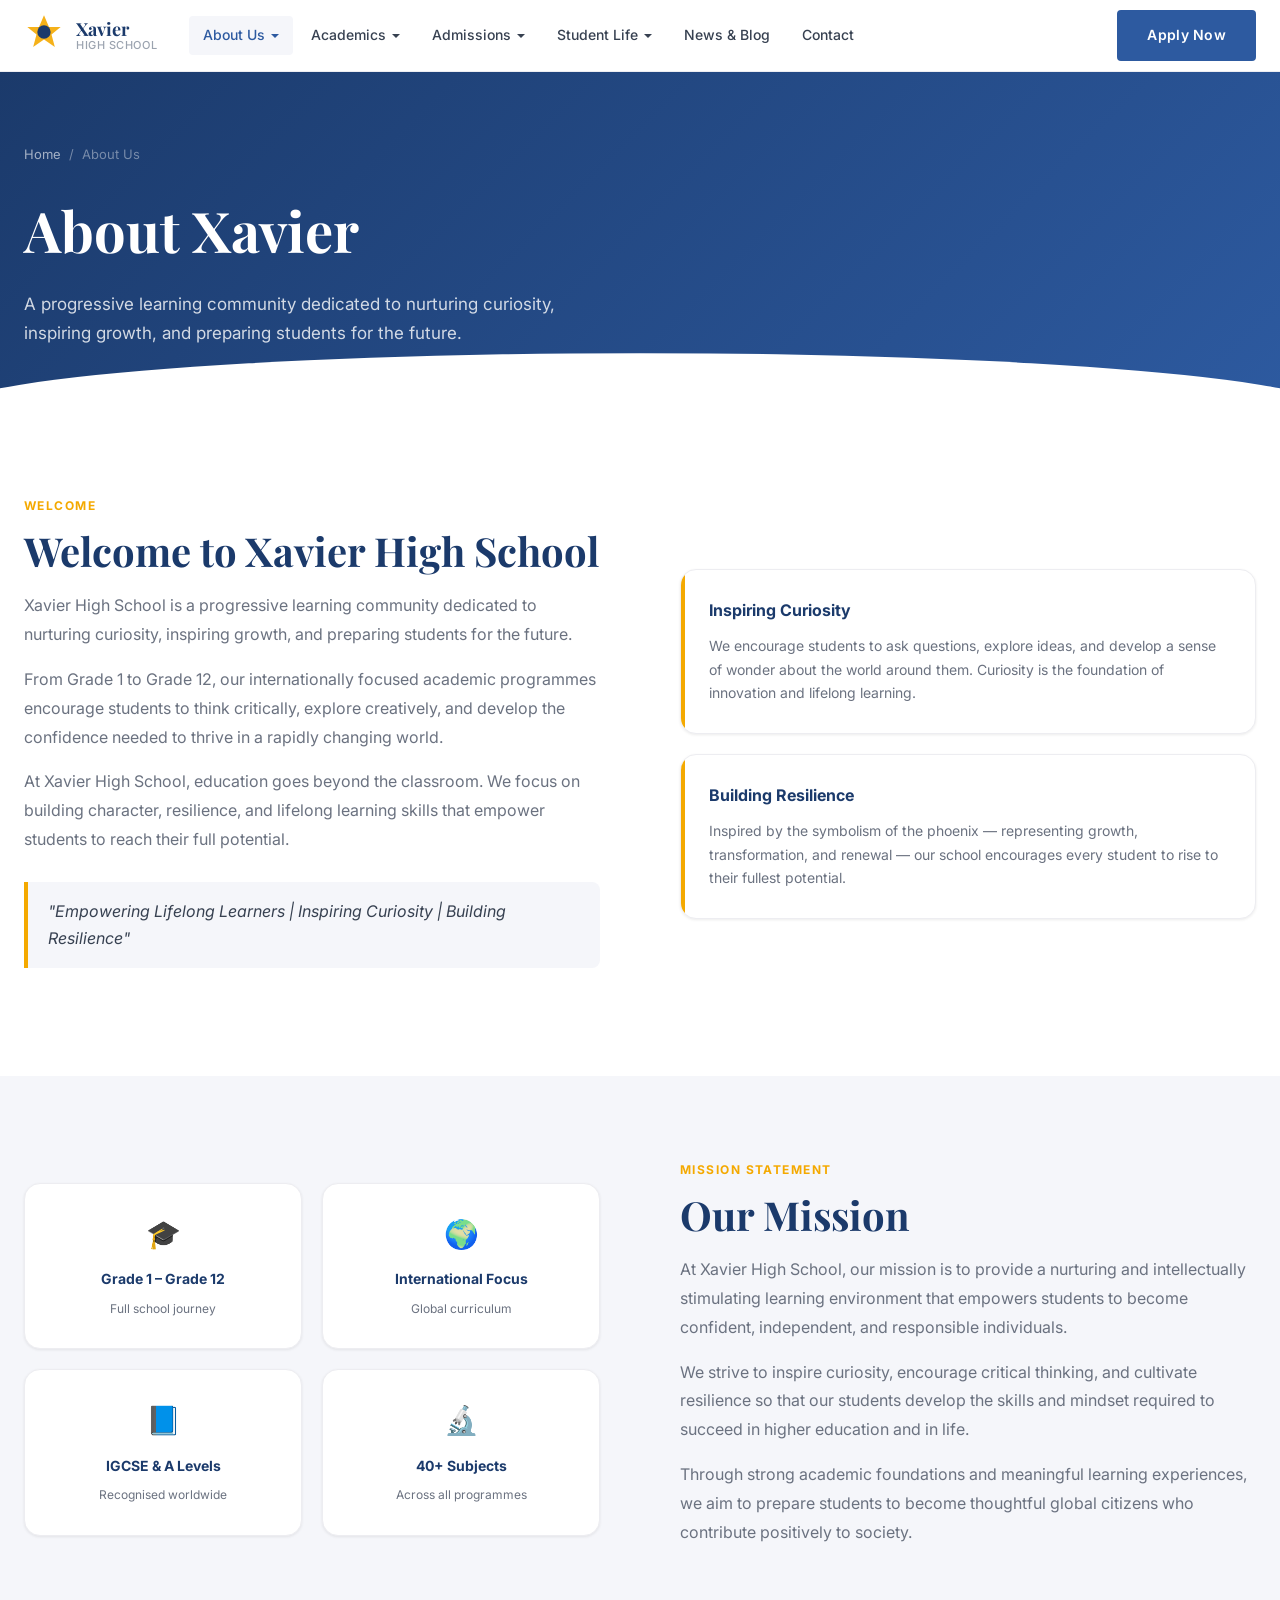
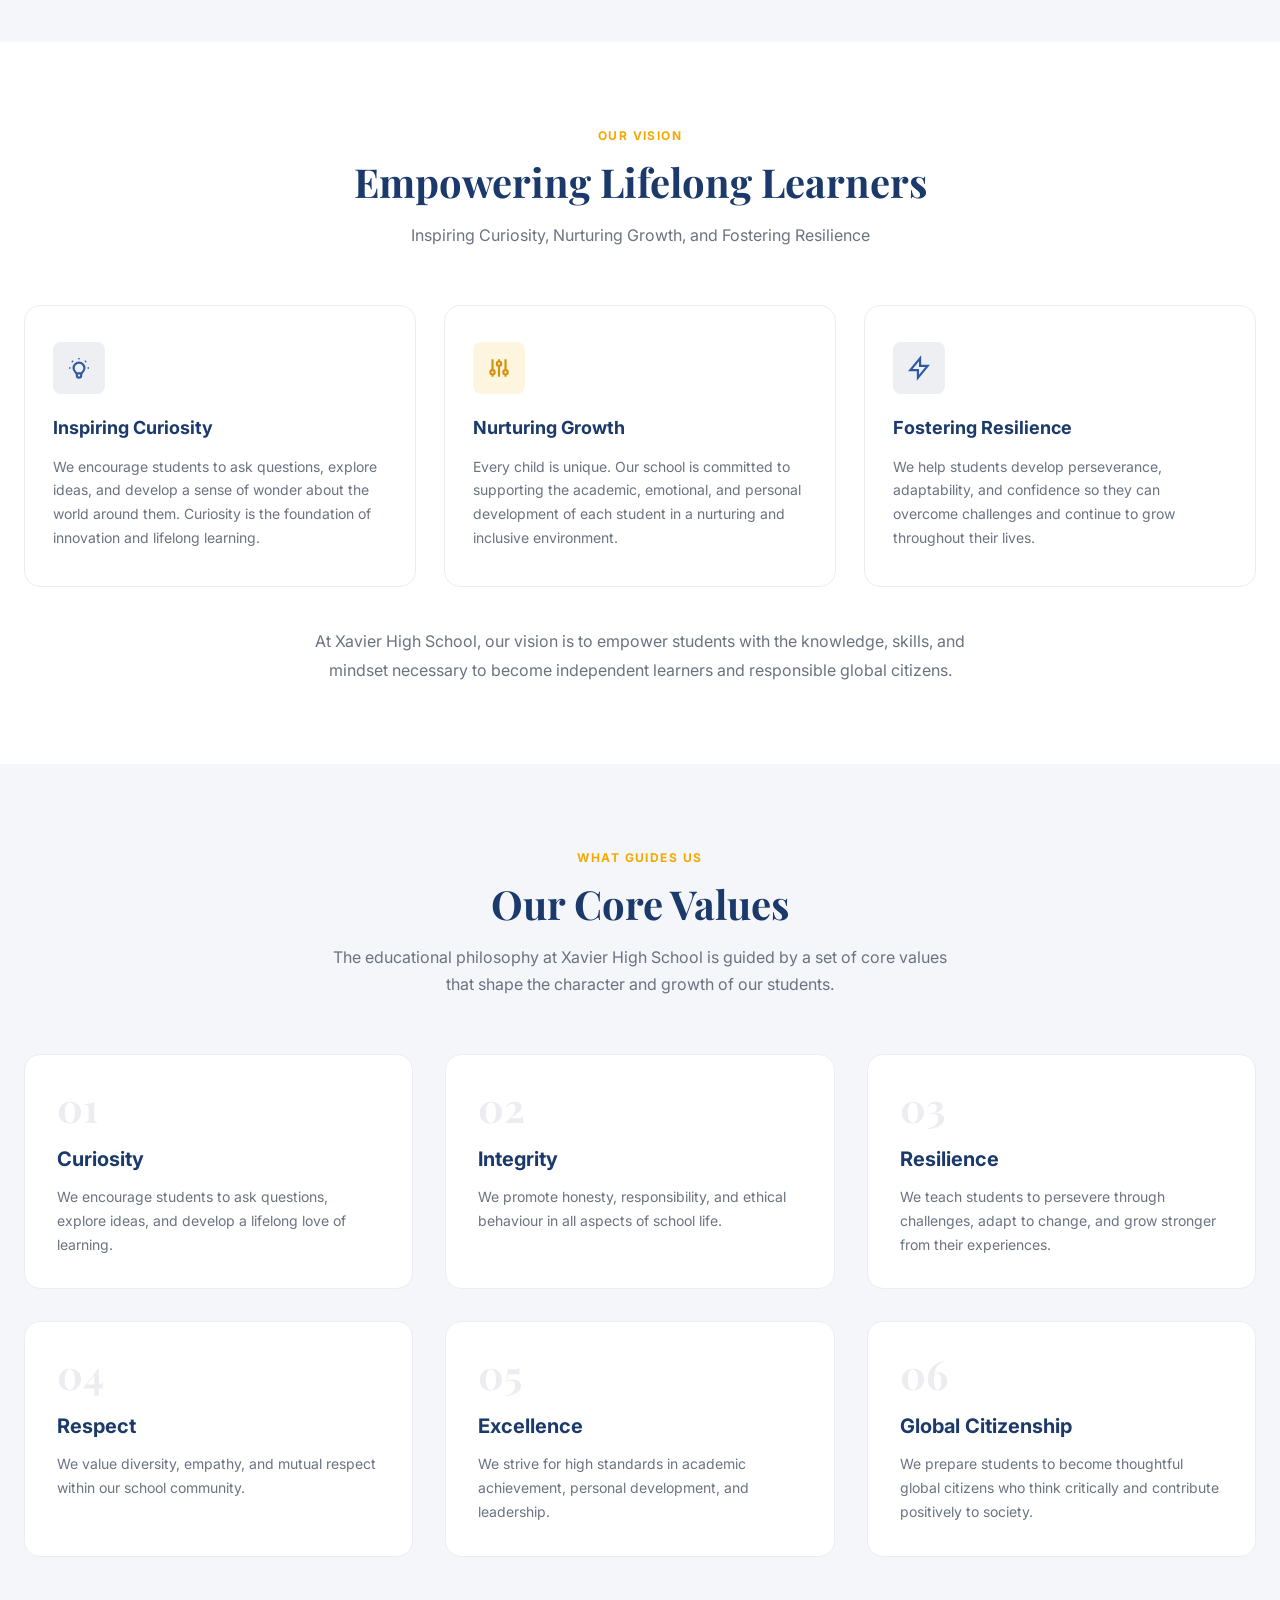
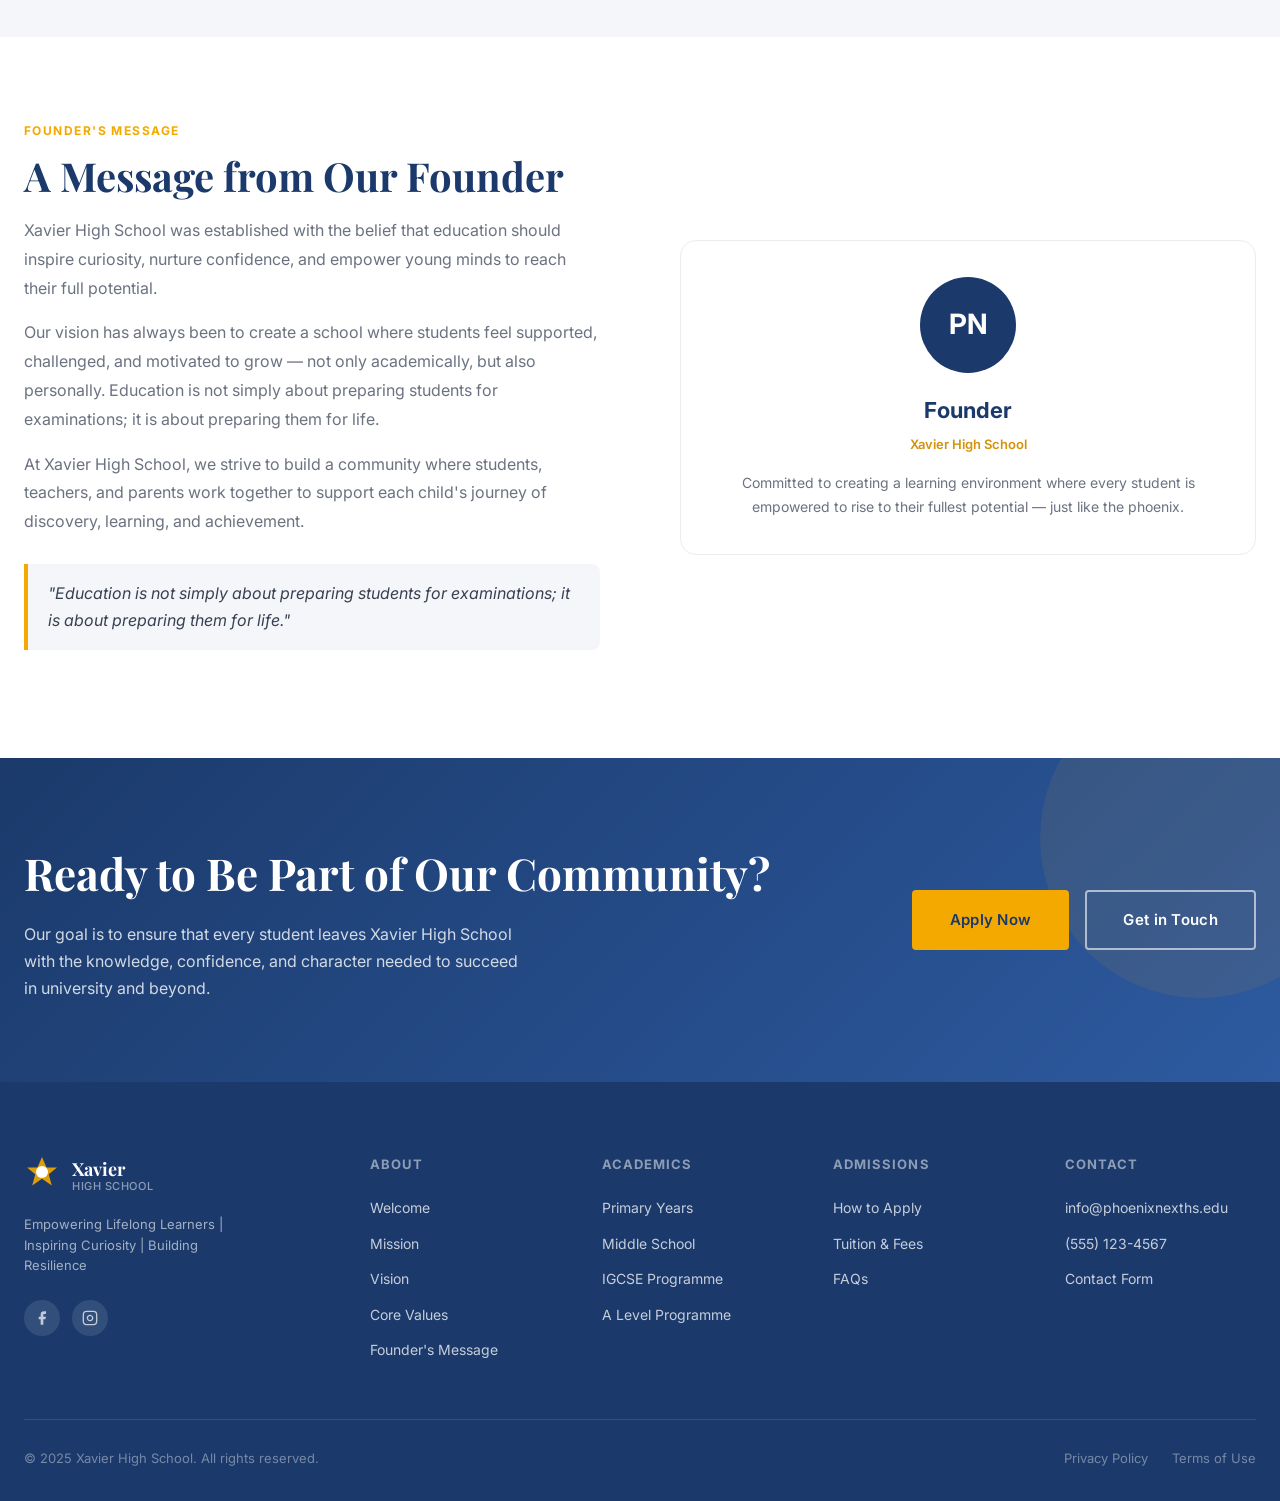
==== commit c9d47317: "Changed School name to Xavier High School" ====
--- a/about.html
+++ b/about.html
@@ -15,7 +15,7 @@
     <div class="header-inner">
       <a href="index.html" class="logo">
         <div class="logo-icon"><svg viewBox="0 0 48 48" fill="none"><path d="M24 4 L30 18 L44 18 L33 27 L37 42 L24 33 L11 42 L15 27 L4 18 L18 18 Z" fill="#F4A900" opacity="0.9"/><circle cx="24" cy="24" r="8" fill="#1B3A6B"/></svg></div>
-        <div class="logo-text"><span class="logo-name">Xavier Next</span><span class="logo-sub">High School</span></div>
+        <div class="logo-text"><span class="logo-name">Xavier</span><span class="logo-sub">High School</span></div>
       </a>
       <nav class="main-nav" id="main-nav">
         <ul class="nav-list">
@@ -266,7 +266,7 @@
         <div class="footer-brand">
           <div class="footer-logo">
             <div class="logo-icon"><svg viewBox="0 0 48 48" fill="none"><path d="M24 4 L30 18 L44 18 L33 27 L37 42 L24 33 L11 42 L15 27 L4 18 L18 18 Z" fill="#F4A900" opacity="0.9"/><circle cx="24" cy="24" r="8" fill="white"/></svg></div>
-            <div class="logo-text"><span class="logo-name">Xavier Next</span><span class="logo-sub">High School</span></div>
+            <div class="logo-text"><span class="logo-name">Xavier</span><span class="logo-sub">High School</span></div>
           </div>
           <p class="footer-tagline">Empowering Lifelong Learners | Inspiring Curiosity | Building Resilience</p>
           <div class="social-links">
